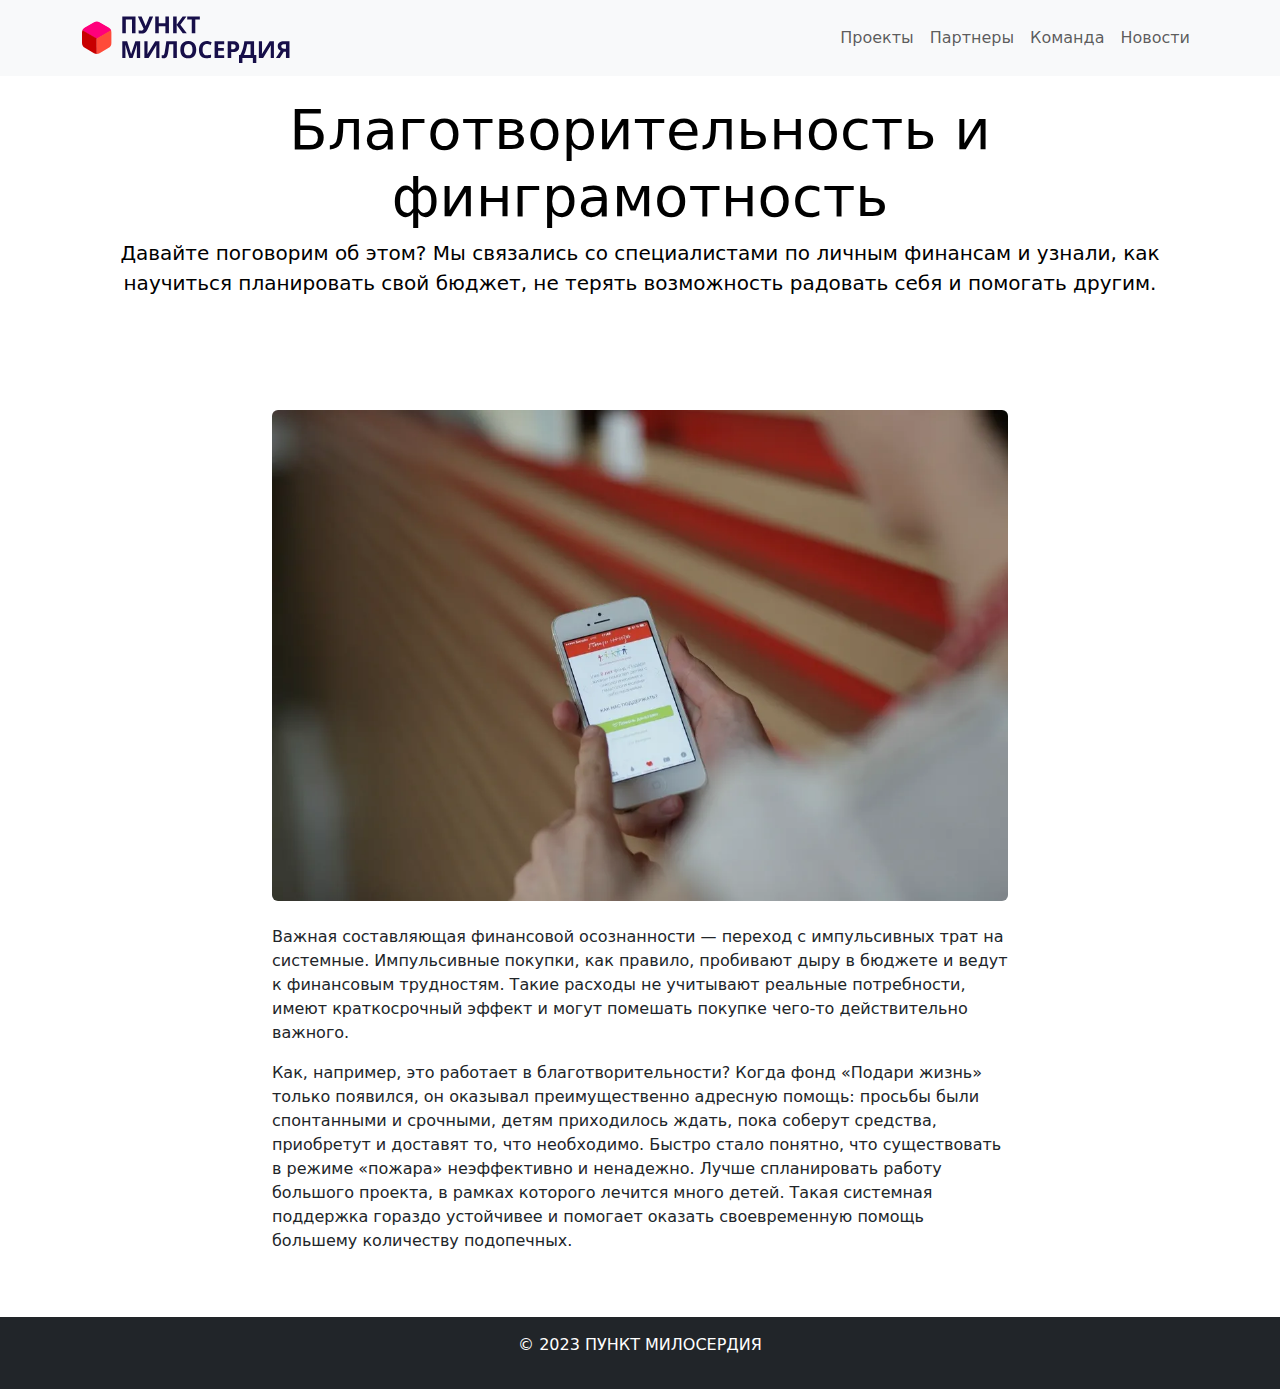
==== article.html @ 9f7f4b55 "new project" ====
<!DOCTYPE html>
<html lang="ru">
<head>
  <meta charset="UTF-8">
  <meta name="viewport" content="width=device-width, initial-scale=1.0">
  <title>Статья: Заголовок статьи</title>
  <link href="https://cdn.jsdelivr.net/npm/bootstrap@5.3.0/dist/css/bootstrap.min.css" rel="stylesheet">
  <link rel="stylesheet" href="css/styles.css">
</head>
<body>
    <header>
        <nav class="navbar navbar-expand-lg navbar-light bg-light fixed-top">
          <div class="container">
            <a class="navbar-brand" href="./">
              <img src="./images/logo.svg" alt="Логотип ПУНКТ МИЛОСЕРДИЯ" height="50">
            </a>
            <button class="navbar-toggler" type="button" data-bs-toggle="collapse" data-bs-target="#navbarNav">
              <span class="navbar-toggler-icon"></span>
            </button>
            <div class="collapse navbar-collapse" id="navbarNav">
              <ul class="navbar-nav ms-auto">
                <li class="nav-item"><a class="nav-link" href="#projects">Проекты</a></li>
                <li class="nav-item"><a class="nav-link" href="#partners">Партнеры</a></li>
                <li class="nav-item"><a class="nav-link" href="#team">Команда</a></li>
                <li class="nav-item"><a class="nav-link" href="#news">Новости</a></li>
              </ul>
            </div>
          </div>
        </nav>
      </header>
  <div class="container text-black text-center py-5 my-5">
    <h1 class="display-4">Благотворительность и финграмотность</h1>
    <p class="lead">Давайте поговорим об этом? Мы связались со специалистами по личным финансам и узнали, как научиться планировать свой бюджет, не терять возможность радовать себя и помогать другим.</p>
  </div>

  <section class="container my-5">
    <div class="row">
      <div class="col-lg-8 mx-auto">
        <img src="./images/artcle1.webp" alt="Изображение статьи" class="img-fluid rounded mb-4">

        <article>
            <p>
                Важная составляющая финансовой осознанности — переход с импульсивных трат на системные.
        
                Импульсивные покупки, как правило, пробивают дыру в бюджете и ведут к финансовым трудностям. Такие расходы не
                учитывают реальные потребности, имеют краткосрочный эффект и могут помешать покупке чего-то действительно
                важного.
            </p>
        </article>
        <article>
            <p>
                Как, например, это работает в благотворительности? Когда фонд «Подари жизнь» только появился, он оказывал
                преимущественно адресную помощь: просьбы были спонтанными и срочными, детям приходилось ждать, пока соберут
                средства, приобретут и доставят то, что необходимо.
        
                Быстро стало понятно, что существовать в режиме «пожара» неэффективно и ненадежно. Лучше спланировать работу
                большого проекта, в рамках которого лечится много детей. Такая системная поддержка гораздо устойчивее и помогает
                оказать своевременную помощь большему количеству подопечных.
            </p>
        </article>
      </div>
    </div>
  </section>

  <footer class="bg-dark text-white text-center py-3">
    <p>&copy; 2023 ПУНКТ МИЛОСЕРДИЯ</p>
  </footer>

  <script src="https://cdn.jsdelivr.net/npm/bootstrap@5.3.0/dist/js/bootstrap.bundle.min.js"></script>
</body>
</html>
---- css/styles.css ----
html {
  margin: 0;
  padding: 0;
}
#hero {
  position: relative;
  height: 100vh; /* Занимает всю высоту экрана */
  overflow: hidden;
}

/* Слайдер как фон */
#hero-slider {
  position: absolute;
  top: 0;
  left: 0;
  width: 100%;
  height: 100vh;
  z-index: 1;
}

#hero-slider .carousel-item img {
  height: 100%;
  object-fit: cover; /* Изображение заполняет весь блок */
}

/* Контент хиро-блока */
.hero-content {
  position: absolute;
  top: 0%;
  left: 0%;
  width: 100%;
  height: 100vh;
  text-align: center;
  display: flex;
  flex-direction: column;
  justify-content: center;

  color: white;
  z-index: 2; /* Контент поверх слайдера */
  background: rgba(0, 0, 0, 0.5); /* Полупрозрачный фон */
}

.hero-content h1 {
  font-size: 3rem;
  font-weight: bold;
  margin-bottom: 1rem;
}

.hero-content p {
  font-size: 1.5rem;
  margin-bottom: 2rem;
}

.hero-content .btn {
  font-size: 1.2rem;
  align-self: center;
  padding: 0.75rem 2rem;
}

.card:hover {
    transform: scale(1.05);
    transition: transform 0.3s ease;
  }
  
  /* Анимация логотипов партнеров */
  #partners img {
    transition: transform 0.3s ease;
  }
  #partners img:hover {
    transform: rotate(10deg);
  }

.carousel-item {
  max-width: 2560px;
  height: 100vh;
  aspect-ratio: 16 / 9;
}
.carousel-item img {
  width: 100%;
  height: 100%;
  object-fit: cover;
}
.btn {
  background-color: #FCB206;
  border: 0;
  transition: background .3s ease-in;
}
.btn:hover {
  background-color: #ff8800 !important;
}
.project-card {
  display: flex;
  flex-direction: column;
  gap: 12px;
  border-radius: 10px;
  background: white;
  box-shadow: 0 4px 8px rgba(0, 0, 0, 0.1);
  border: 3px solid rgba(255, 234, 176, 1);
}
.project-card .card-body {
  display: flex;
  flex-direction: column;
  gap: 12px;
}

.card .img img {
  width: 100%;
  height: 100%;
  object-fit: contain;
  border-radius: 4px 4px 0 0;
}

.nav-item.active {
  border-bottom: 1px solid #FCB206;
}
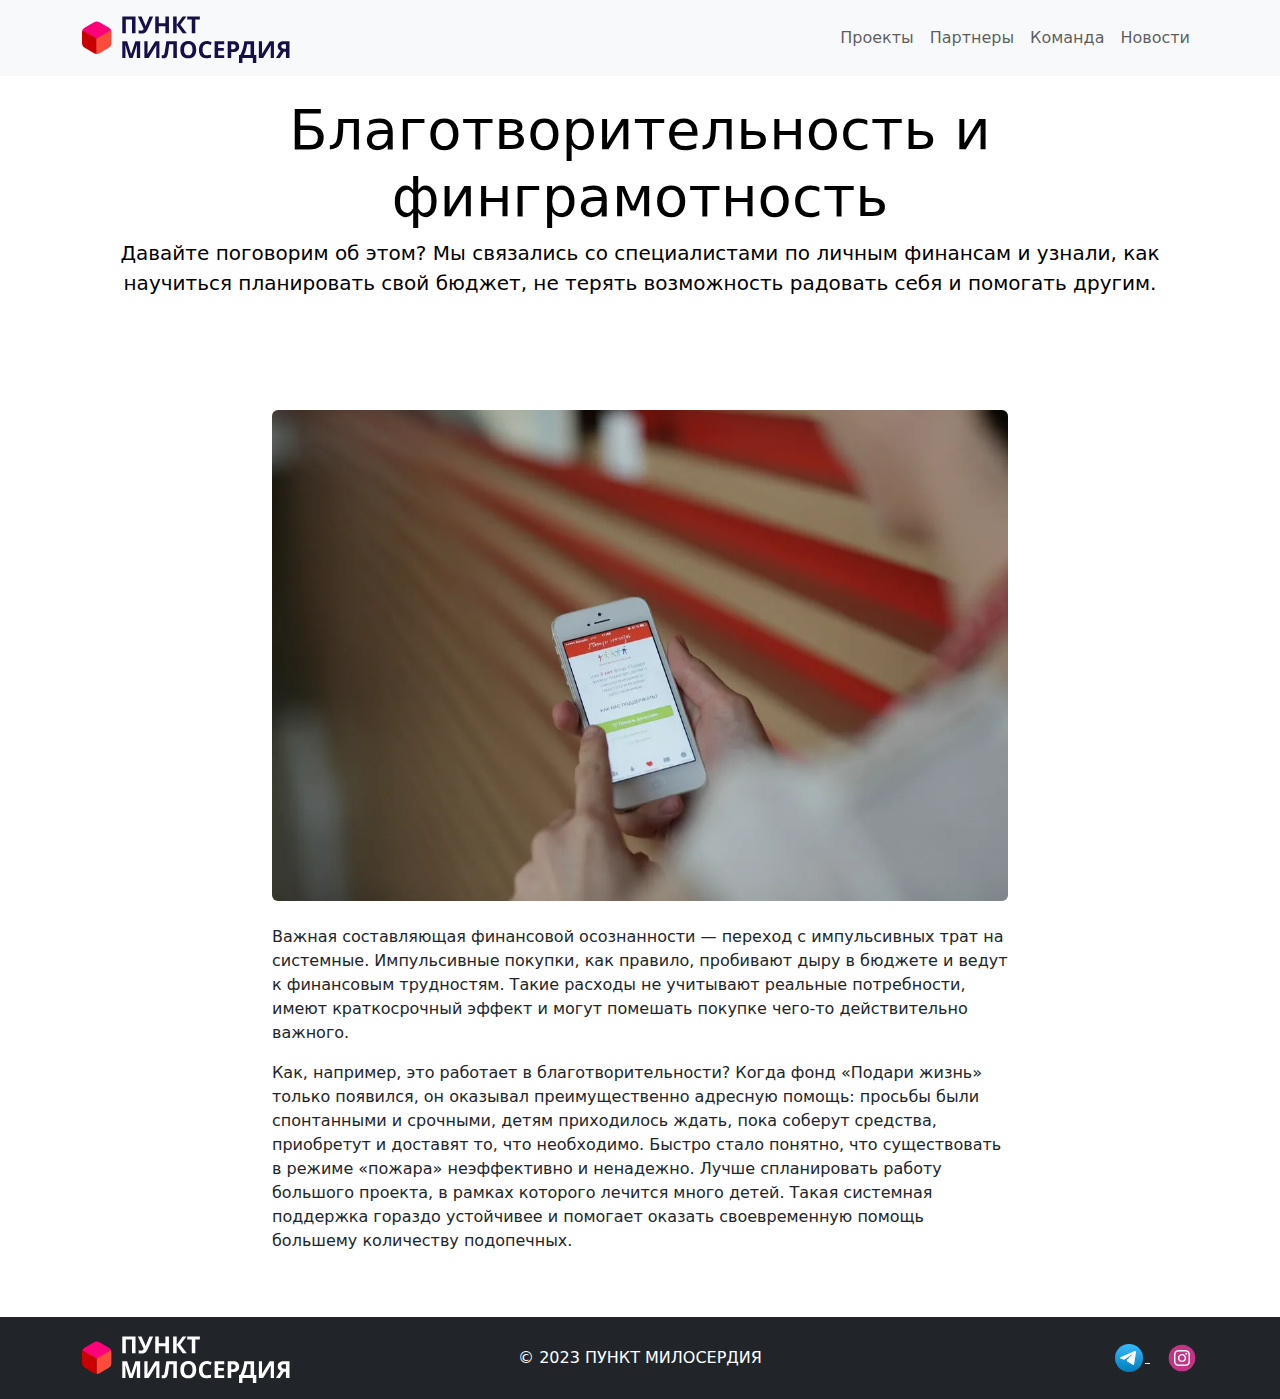
==== commit 9366cf9f: "update" ====
--- a/article.html
+++ b/article.html
@@ -62,9 +62,44 @@
     </div>
   </section>
 
-  <footer class="bg-dark text-white text-center py-3">
-    <p>&copy; 2023 ПУНКТ МИЛОСЕРДИЯ</p>
-  </footer>
+  <footer class="bg-dark text-white py-3">
+    <div class="container">
+        <div class="row align-items-center">
+            <div class="col-md-4 text-center text-md-start">
+                <a class="navbar-brand" href="./">
+                    <img src="./images/white-logo.svg" alt="Логотип ПУНКТ МИЛОСЕРДИЯ" height="50">
+                </a>
+            </div>
+
+            <div class="col-md-4 text-center">
+                <p class="mb-0">&copy; 2023 ПУНКТ МИЛОСЕРДИЯ</p>
+            </div>
+
+            <div class="col-md-4 text-center text-md-end">
+                <a href="https://telegram.org" target="_blank" class="text-white me-3">
+                    <svg width="32" height="32" viewBox="0 0 32 32" fill="none" xmlns="http://www.w3.org/2000/svg">
+                        <circle cx="16" cy="16" r="14" fill="url(#paint0_linear_87_7225)"/>
+                        <path d="M22.9866 10.2088C23.1112 9.40332 22.3454 8.76755 21.6292 9.082L7.36482 15.3448C6.85123 15.5703 6.8888 16.3483 7.42147 16.5179L10.3631 17.4547C10.9246 17.6335 11.5325 17.541 12.0228 17.2023L18.655 12.6203C18.855 12.4821 19.073 12.7665 18.9021 12.9426L14.1281 17.8646C13.665 18.3421 13.7569 19.1512 14.314 19.5005L19.659 22.8523C20.2585 23.2282 21.0297 22.8506 21.1418 22.1261L22.9866 10.2088Z" fill="white"/>
+                        <defs>
+                            <linearGradient id="paint0_linear_87_7225" x1="16" y1="2" x2="16" y2="30" gradientUnits="userSpaceOnUse">
+                                <stop stop-color="#37BBFE"/>
+                                <stop offset="1" stop-color="#007DBB"/>
+                            </linearGradient>
+                        </defs>
+                    </svg>
+                </a>
+                <a href="https://instagram.com" target="_blank" class="text-white">
+                    <svg width="32" height="32" viewBox="0 0 48 48" fill="none" xmlns="http://www.w3.org/2000/svg">
+                        <circle cx="24" cy="24" r="20" fill="#C13584"/>
+                        <path d="M24 14.1622C27.2041 14.1622 27.5837 14.1744 28.849 14.2321C30.019 14.2855 30.6544 14.481 31.0773 14.6453C31.6374 14.863 32.0371 15.123 32.457 15.5429C32.877 15.9629 33.137 16.3626 33.3547 16.9227C33.519 17.3456 33.7145 17.981 33.7679 19.1509C33.8256 20.4163 33.8378 20.7958 33.8378 23.9999C33.8378 27.2041 33.8256 27.5836 33.7679 28.849C33.7145 30.019 33.519 30.6543 33.3547 31.0772C33.137 31.6373 32.877 32.0371 32.4571 32.457C32.0371 32.8769 31.6374 33.1369 31.0773 33.3546C30.6544 33.519 30.019 33.7144 28.849 33.7678C27.5839 33.8255 27.2044 33.8378 24 33.8378C20.7956 33.8378 20.4162 33.8255 19.151 33.7678C17.981 33.7144 17.3456 33.519 16.9227 33.3546C16.3626 33.1369 15.9629 32.8769 15.543 32.457C15.1231 32.0371 14.863 31.6373 14.6453 31.0772C14.481 30.6543 14.2855 30.019 14.2321 28.849C14.1744 27.5836 14.1622 27.2041 14.1622 23.9999C14.1622 20.7958 14.1744 20.4163 14.2321 19.1509C14.2855 17.981 14.481 17.3456 14.6453 16.9227C14.863 16.3626 15.123 15.9629 15.543 15.543C15.9629 15.123 16.3626 14.863 16.9227 14.6453C17.3456 14.481 17.981 14.2855 19.151 14.2321C20.4163 14.1744 20.7959 14.1622 24 14.1622ZM24 12C20.741 12 20.3323 12.0138 19.0524 12.0722C17.7752 12.1305 16.9028 12.3333 16.1395 12.63C15.3504 12.9366 14.6812 13.3469 14.0141 14.0141C13.3469 14.6812 12.9366 15.3504 12.63 16.1395C12.3333 16.9028 12.1305 17.7751 12.0722 19.0524C12.0138 20.3323 12 20.741 12 23.9999C12 27.259 12.0138 27.6676 12.0722 28.9475C12.1305 30.2248 12.3333 31.0971 12.63 31.8604C12.9366 32.6495 13.3469 33.3187 14.0141 33.9859C14.6812 34.653 15.3504 35.0633 16.1395 35.3699C16.9028 35.6666 17.7752 35.8694 19.0524 35.9277C20.3323 35.9861 20.741 35.9999 24 35.9999C27.259 35.9999 27.6677 35.9861 28.9476 35.9277C30.2248 35.8694 31.0972 35.6666 31.8605 35.3699C32.6496 35.0633 33.3188 34.653 33.9859 33.9859C34.653 33.3187 35.0634 32.6495 35.37 31.8604C35.6667 31.0971 35.8695 30.2248 35.9278 28.9475C35.9862 27.6676 36 27.259 36 23.9999C36 20.741 35.9862 20.3323 35.9278 19.0524C35.8695 17.7751 35.6667 16.9028 35.37 16.1395C35.0634 15.3504 34.653 14.6812 33.9859 14.0141C33.3188 13.3469 32.6496 12.9366 31.8605 12.63C31.0972 12.3333 30.2248 12.1305 28.9476 12.0722C27.6677 12.0138 27.259 12 24 12Z" fill="white"/>
+                        <path d="M24.0059 17.8433C20.6026 17.8433 17.8438 20.6021 17.8438 24.0054C17.8438 27.4087 20.6026 30.1675 24.0059 30.1675C27.4092 30.1675 30.1681 27.4087 30.1681 24.0054C30.1681 20.6021 27.4092 17.8433 24.0059 17.8433ZM24.0059 28.0054C21.7968 28.0054 20.0059 26.2145 20.0059 24.0054C20.0059 21.7963 21.7968 20.0054 24.0059 20.0054C26.2151 20.0054 28.0059 21.7963 28.0059 24.0054C28.0059 26.2145 26.2151 28.0054 24.0059 28.0054Z" fill="white"/>
+                        <path d="M31.8507 17.5963C31.8507 18.3915 31.206 19.0363 30.4107 19.0363C29.6154 19.0363 28.9707 18.3915 28.9707 17.5963C28.9707 16.801 29.6154 16.1562 30.4107 16.1562C31.206 16.1562 31.8507 16.801 31.8507 17.5963Z" fill="white"/>
+                    </svg>
+                </a>
+            </div>
+        </div>
+    </div>
+</footer>
 
   <script src="https://cdn.jsdelivr.net/npm/bootstrap@5.3.0/dist/js/bootstrap.bundle.min.js"></script>
 </body>
--- a/css/styles.css
+++ b/css/styles.css
@@ -2,9 +2,11 @@
   margin: 0;
   padding: 0;
 }
+
 #hero {
   position: relative;
-  height: 100vh; /* Занимает всю высоту экрана */
+  height: 100vh;
+  /* Занимает всю высоту экрана */
   overflow: hidden;
 }
 
@@ -20,7 +22,8 @@
 
 #hero-slider .carousel-item img {
   height: 100%;
-  object-fit: cover; /* Изображение заполняет весь блок */
+  object-fit: cover;
+  /* Изображение заполняет весь блок */
 }
 
 /* Контент хиро-блока */
@@ -36,8 +39,10 @@
   justify-content: center;
 
   color: white;
-  z-index: 2; /* Контент поверх слайдера */
-  background: rgba(0, 0, 0, 0.5); /* Полупрозрачный фон */
+  z-index: 2;
+  /* Контент поверх слайдера */
+  background: rgba(0, 0, 0, 0.5);
+  /* Полупрозрачный фон */
 }
 
 .hero-content h1 {
@@ -58,36 +63,41 @@
 }
 
 .card:hover {
-    transform: scale(1.05);
-    transition: transform 0.3s ease;
-  }
-  
-  /* Анимация логотипов партнеров */
-  #partners img {
-    transition: transform 0.3s ease;
-  }
-  #partners img:hover {
-    transform: rotate(10deg);
-  }
+  transform: scale(1.05);
+  transition: transform 0.3s ease;
+}
+
+/* Анимация логотипов партнеров */
+#partners img {
+  transition: transform 0.3s ease;
+}
+
+#partners img:hover {
+  transform: rotate(10deg);
+}
 
 .carousel-item {
   max-width: 2560px;
   height: 100vh;
   aspect-ratio: 16 / 9;
 }
+
 .carousel-item img {
   width: 100%;
   height: 100%;
   object-fit: cover;
 }
+
 .btn {
   background-color: #FCB206;
   border: 0;
   transition: background .3s ease-in;
 }
+
 .btn:hover {
   background-color: #ff8800 !important;
 }
+
 .project-card {
   display: flex;
   flex-direction: column;
@@ -97,6 +107,7 @@
   box-shadow: 0 4px 8px rgba(0, 0, 0, 0.1);
   border: 3px solid rgba(255, 234, 176, 1);
 }
+
 .project-card .card-body {
   display: flex;
   flex-direction: column;
@@ -113,3 +124,15 @@
 .nav-item.active {
   border-bottom: 1px solid #FCB206;
 }
+
+.grid-custom {
+  display: grid;
+  gap: 1rem;
+  grid-template-columns: repeat(auto-fit, minmax(300px, 1fr));
+}
+
+@media (min-width: 768px) {
+  .grid-custom {
+    grid-template-columns: repeat(3, 1fr);
+  }
+}